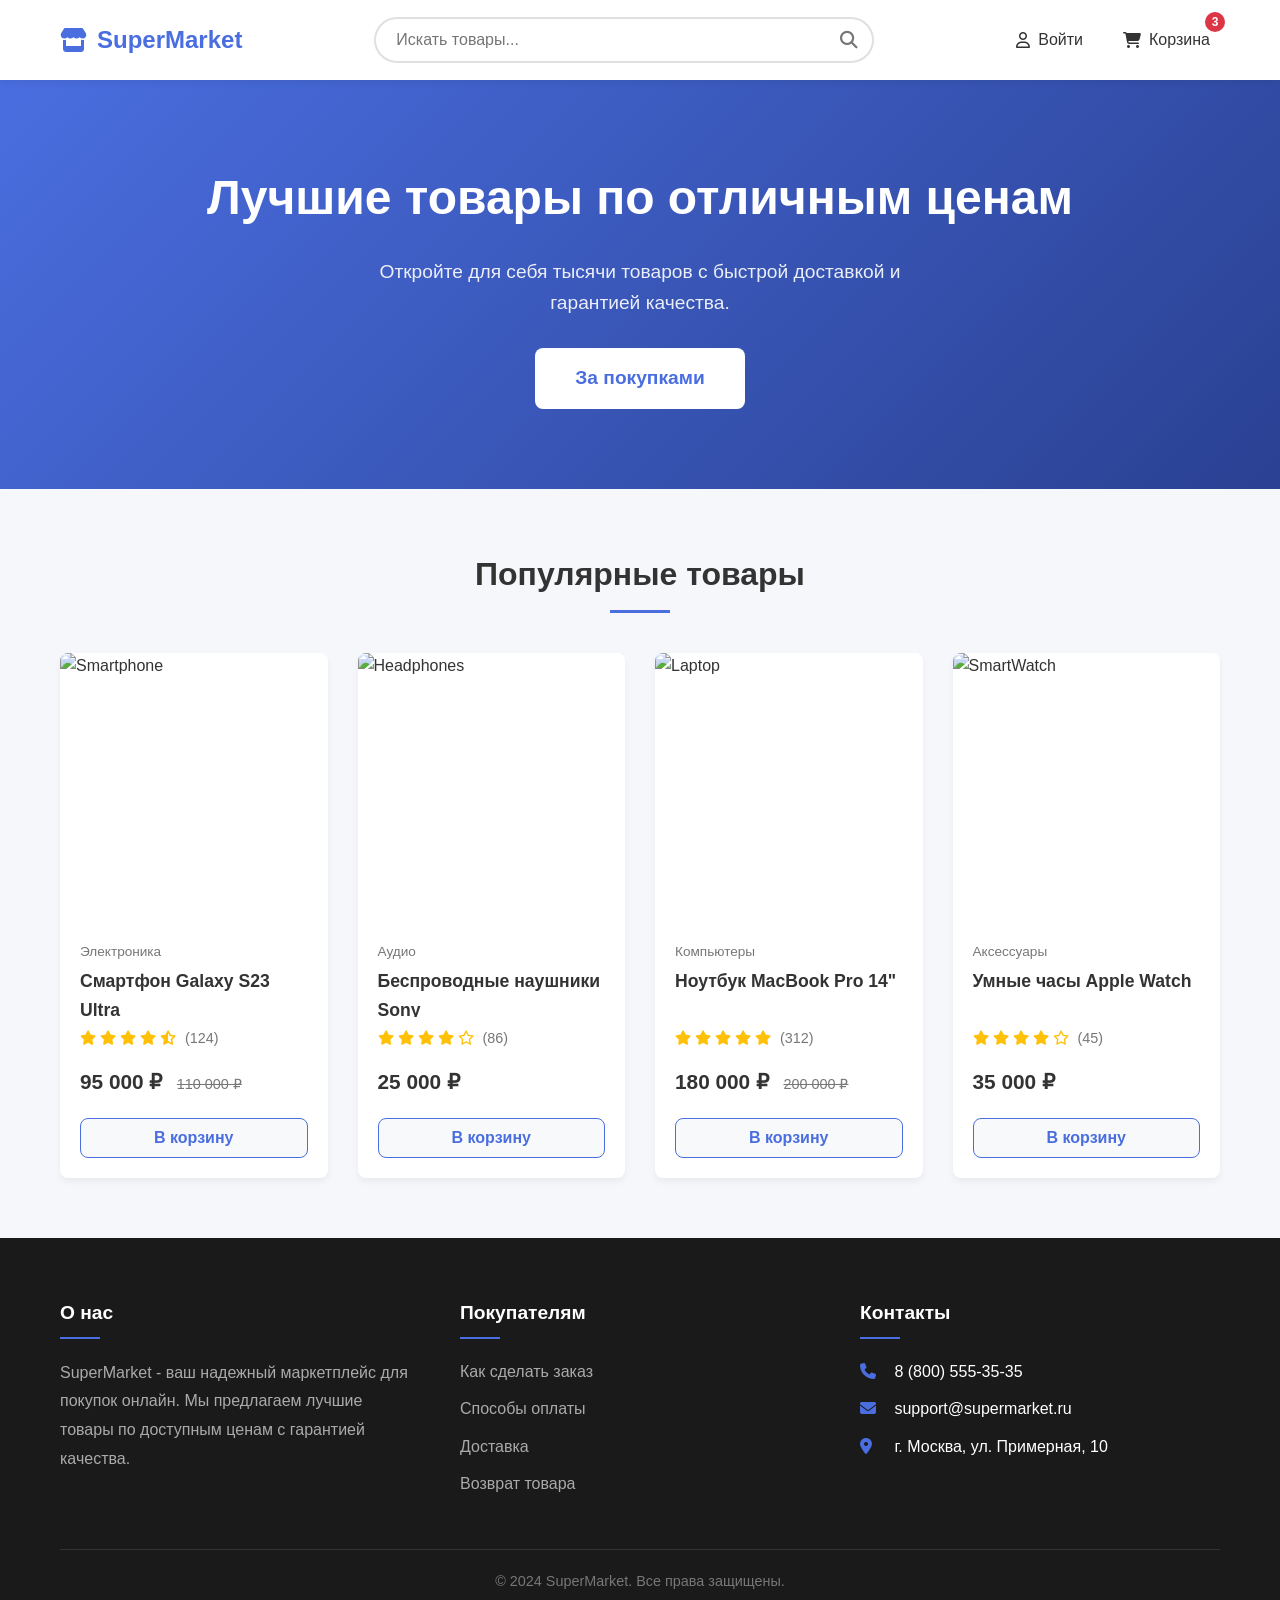
==== index.html @ feb45ae6 "feat: add HTML/CSS marketplace demo - Add index.html for the main marketplace page - Add product.htm" ====
<!DOCTYPE html>
<html lang="ru">
<head>
    <meta charset="UTF-8">
    <meta name="viewport" content="width=device-width, initial-scale=1.0">
    <title>SuperMarket - Главная</title>
    <link rel="stylesheet" href="styles.css">
    <link rel="stylesheet" href="https://cdnjs.cloudflare.com/ajax/libs/font-awesome/6.4.0/css/all.min.css">
</head>
<body>
    <header class="header">
        <div class="container">
            <div class="header-inner">
                <a href="index.html" class="logo">
                    <i class="fa-solid fa-store"></i> SuperMarket
                </a>

                <div class="search-bar">
                    <input type="text" placeholder="Искать товары...">
                    <button type="submit"><i class="fa-solid fa-search"></i></button>
                </div>

                <nav class="nav">
                    <a href="#" class="nav-link"><i class="fa-regular fa-user"></i> Войти</a>
                    <a href="cart.html" class="nav-link cart-link">
                        <i class="fa-solid fa-cart-shopping"></i> Корзина
                        <span class="cart-badge">3</span>
                    </a>
                </nav>
            </div>
        </div>
    </header>

    <main>
        <section class="hero">
            <div class="container">
                <div class="hero-content">
                    <h1>Лучшие товары по отличным ценам</h1>
                    <p>Откройте для себя тысячи товаров с быстрой доставкой и гарантией качества.</p>
                    <a href="#products" class="btn btn-primary">За покупками</a>
                </div>
            </div>
        </section>

        <section id="products" class="featured-products">
            <div class="container">
                <h2 class="section-title">Популярные товары</h2>

                <div class="product-grid">
                    <!-- Product Card 1 -->
                    <div class="product-card">
                        <a href="product.html">
                            <div class="product-image">
                                <img src="https://via.placeholder.com/300x300?text=Smartphone" alt="Smartphone">
                            </div>
                        </a>
                        <div class="product-info">
                            <span class="product-category">Электроника</span>
                            <h3 class="product-title"><a href="product.html">Смартфон Galaxy S23 Ultra</a></h3>
                            <div class="product-rating">
                                <i class="fa-solid fa-star"></i>
                                <i class="fa-solid fa-star"></i>
                                <i class="fa-solid fa-star"></i>
                                <i class="fa-solid fa-star"></i>
                                <i class="fa-solid fa-star-half-stroke"></i>
                                <span>(124)</span>
                            </div>
                            <div class="product-price">
                                <span class="current-price">95 000 ₽</span>
                                <span class="old-price">110 000 ₽</span>
                            </div>
                            <button class="btn btn-add-to-cart">В корзину</button>
                        </div>
                    </div>

                    <!-- Product Card 2 -->
                    <div class="product-card">
                        <a href="product.html">
                            <div class="product-image">
                                <img src="https://via.placeholder.com/300x300?text=Headphones" alt="Headphones">
                            </div>
                        </a>
                        <div class="product-info">
                            <span class="product-category">Аудио</span>
                            <h3 class="product-title"><a href="product.html">Беспроводные наушники Sony</a></h3>
                            <div class="product-rating">
                                <i class="fa-solid fa-star"></i>
                                <i class="fa-solid fa-star"></i>
                                <i class="fa-solid fa-star"></i>
                                <i class="fa-solid fa-star"></i>
                                <i class="fa-regular fa-star"></i>
                                <span>(86)</span>
                            </div>
                            <div class="product-price">
                                <span class="current-price">25 000 ₽</span>
                            </div>
                            <button class="btn btn-add-to-cart">В корзину</button>
                        </div>
                    </div>

                    <!-- Product Card 3 -->
                    <div class="product-card">
                        <a href="product.html">
                            <div class="product-image">
                                <img src="https://via.placeholder.com/300x300?text=Laptop" alt="Laptop">
                            </div>
                        </a>
                        <div class="product-info">
                            <span class="product-category">Компьютеры</span>
                            <h3 class="product-title"><a href="product.html">Ноутбук MacBook Pro 14"</a></h3>
                            <div class="product-rating">
                                <i class="fa-solid fa-star"></i>
                                <i class="fa-solid fa-star"></i>
                                <i class="fa-solid fa-star"></i>
                                <i class="fa-solid fa-star"></i>
                                <i class="fa-solid fa-star"></i>
                                <span>(312)</span>
                            </div>
                            <div class="product-price">
                                <span class="current-price">180 000 ₽</span>
                                <span class="old-price">200 000 ₽</span>
                            </div>
                            <button class="btn btn-add-to-cart">В корзину</button>
                        </div>
                    </div>

                    <!-- Product Card 4 -->
                    <div class="product-card">
                        <a href="product.html">
                            <div class="product-image">
                                <img src="https://via.placeholder.com/300x300?text=SmartWatch" alt="SmartWatch">
                            </div>
                        </a>
                        <div class="product-info">
                            <span class="product-category">Аксессуары</span>
                            <h3 class="product-title"><a href="product.html">Умные часы Apple Watch</a></h3>
                            <div class="product-rating">
                                <i class="fa-solid fa-star"></i>
                                <i class="fa-solid fa-star"></i>
                                <i class="fa-solid fa-star"></i>
                                <i class="fa-solid fa-star"></i>
                                <i class="fa-regular fa-star"></i>
                                <span>(45)</span>
                            </div>
                            <div class="product-price">
                                <span class="current-price">35 000 ₽</span>
                            </div>
                            <button class="btn btn-add-to-cart">В корзину</button>
                        </div>
                    </div>
                </div>
            </div>
        </section>
    </main>

    <footer class="footer">
        <div class="container">
            <div class="footer-grid">
                <div class="footer-col">
                    <h3>О нас</h3>
                    <p>SuperMarket - ваш надежный маркетплейс для покупок онлайн. Мы предлагаем лучшие товары по доступным ценам с гарантией качества.</p>
                </div>
                <div class="footer-col">
                    <h3>Покупателям</h3>
                    <ul>
                        <li><a href="#">Как сделать заказ</a></li>
                        <li><a href="#">Способы оплаты</a></li>
                        <li><a href="#">Доставка</a></li>
                        <li><a href="#">Возврат товара</a></li>
                    </ul>
                </div>
                <div class="footer-col">
                    <h3>Контакты</h3>
                    <ul>
                        <li><i class="fa-solid fa-phone"></i> 8 (800) 555-35-35</li>
                        <li><i class="fa-solid fa-envelope"></i> support@supermarket.ru</li>
                        <li><i class="fa-solid fa-location-dot"></i> г. Москва, ул. Примерная, 10</li>
                    </ul>
                </div>
            </div>
            <div class="footer-bottom">
                <p>&copy; 2024 SuperMarket. Все права защищены.</p>
            </div>
        </div>
    </footer>
</body>
</html>
---- styles.css ----
/* Reset and Base Styles */
* {
    margin: 0;
    padding: 0;
    box-sizing: border-box;
}

:root {
    --primary-color: #4a6ee0;
    --primary-hover: #3655b3;
    --secondary-color: #f8f9fa;
    --text-color: #333333;
    --text-light: #777777;
    --border-color: #e0e0e0;
    --success-color: #28a745;
    --danger-color: #dc3545;
    --bg-color: #f5f7fa;
    --white: #ffffff;
    --border-radius: 8px;
    --transition: all 0.3s ease;
    --shadow: 0 4px 6px rgba(0,0,0,0.05);
    --shadow-hover: 0 10px 15px rgba(0,0,0,0.1);
}

body {
    font-family: 'Segoe UI', Tahoma, Geneva, Verdana, sans-serif;
    color: var(--text-color);
    background-color: var(--bg-color);
    line-height: 1.6;
}

a {
    text-decoration: none;
    color: inherit;
    transition: var(--transition);
}

ul {
    list-style: none;
}

img {
    max-width: 100%;
    height: auto;
    display: block;
}

.container {
    max-width: 1200px;
    margin: 0 auto;
    padding: 0 20px;
}

/* Typography */
h1, h2, h3, h4 {
    color: var(--text-color);
    margin-bottom: 15px;
    font-weight: 600;
}

.text-green {
    color: var(--success-color);
}

/* Buttons */
.btn {
    display: inline-block;
    padding: 10px 20px;
    border-radius: var(--border-radius);
    border: none;
    cursor: pointer;
    font-weight: 600;
    text-align: center;
    transition: var(--transition);
    font-size: 1rem;
}

.btn-primary {
    background-color: var(--primary-color);
    color: var(--white);
}

.btn-primary:hover {
    background-color: var(--primary-hover);
}

.btn-secondary {
    background-color: var(--secondary-color);
    color: var(--text-color);
    border: 1px solid var(--border-color);
}

.btn-secondary:hover {
    background-color: var(--border-color);
}

.btn-large {
    padding: 15px 30px;
    font-size: 1.1rem;
}

.btn-block {
    display: block;
    width: 100%;
}

.btn-icon {
    display: inline-flex;
    align-items: center;
    justify-content: center;
    width: 50px;
    height: 50px;
    border-radius: var(--border-radius);
    background-color: var(--secondary-color);
    color: var(--text-color);
    border: 1px solid var(--border-color);
    font-size: 1.2rem;
}

.btn-icon:hover {
    color: var(--danger-color);
    border-color: var(--danger-color);
    background-color: var(--white);
}

/* Header */
.header {
    background-color: var(--white);
    box-shadow: var(--shadow);
    position: sticky;
    top: 0;
    z-index: 100;
}

.header-inner {
    display: flex;
    align-items: center;
    justify-content: space-between;
    height: 80px;
}

.logo {
    font-size: 1.5rem;
    font-weight: 700;
    color: var(--primary-color);
    display: flex;
    align-items: center;
    gap: 10px;
}

.search-bar {
    display: flex;
    flex: 0 1 500px;
    position: relative;
}

.search-bar input {
    width: 100%;
    padding: 12px 20px;
    padding-right: 50px;
    border: 2px solid var(--border-color);
    border-radius: 25px;
    font-size: 1rem;
    outline: none;
    transition: var(--transition);
}

.search-bar input:focus {
    border-color: var(--primary-color);
}

.search-bar button {
    position: absolute;
    right: 5px;
    top: 50%;
    transform: translateY(-50%);
    background: none;
    border: none;
    width: 40px;
    height: 40px;
    border-radius: 50%;
    cursor: pointer;
    color: var(--text-light);
    font-size: 1.1rem;
    transition: var(--transition);
}

.search-bar button:hover {
    color: var(--primary-color);
    background-color: var(--secondary-color);
}

.nav {
    display: flex;
    align-items: center;
    gap: 20px;
}

.nav-link {
    display: flex;
    align-items: center;
    gap: 8px;
    font-weight: 500;
    color: var(--text-color);
    padding: 10px;
    border-radius: var(--border-radius);
}

.nav-link:hover, .nav-link.active {
    color: var(--primary-color);
    background-color: var(--secondary-color);
}

.cart-link {
    position: relative;
}

.cart-badge {
    position: absolute;
    top: 0;
    right: 0;
    background-color: var(--danger-color);
    color: var(--white);
    font-size: 0.75rem;
    font-weight: bold;
    height: 20px;
    width: 20px;
    display: flex;
    align-items: center;
    justify-content: center;
    border-radius: 50%;
    transform: translate(25%, -25%);
}

/* Hero Section */
.hero {
    background: linear-gradient(135deg, var(--primary-color), #2a4192);
    color: var(--white);
    padding: 80px 0;
    text-align: center;
}

.hero-content h1 {
    color: var(--white);
    font-size: 3rem;
    margin-bottom: 20px;
}

.hero-content p {
    font-size: 1.2rem;
    margin-bottom: 30px;
    opacity: 0.9;
    max-width: 600px;
    margin-left: auto;
    margin-right: auto;
}

.hero .btn {
    background-color: var(--white);
    color: var(--primary-color);
    font-size: 1.2rem;
    padding: 15px 40px;
}

.hero .btn:hover {
    background-color: var(--secondary-color);
    transform: translateY(-2px);
    box-shadow: 0 4px 10px rgba(0,0,0,0.2);
}

/* Featured Products */
.featured-products {
    padding: 60px 0;
}

.section-title {
    text-align: center;
    font-size: 2rem;
    margin-bottom: 40px;
    position: relative;
}

.section-title::after {
    content: '';
    display: block;
    width: 60px;
    height: 3px;
    background-color: var(--primary-color);
    margin: 10px auto 0;
}

.product-grid {
    display: grid;
    grid-template-columns: repeat(auto-fill, minmax(250px, 1fr));
    gap: 30px;
}

.product-card {
    background-color: var(--white);
    border-radius: var(--border-radius);
    overflow: hidden;
    box-shadow: var(--shadow);
    transition: var(--transition);
    display: flex;
    flex-direction: column;
}

.product-card:hover {
    transform: translateY(-5px);
    box-shadow: var(--shadow-hover);
}

.product-image {
    position: relative;
    padding-top: 100%; /* 1:1 Aspect Ratio */
    background-color: var(--white);
    overflow: hidden;
}

.product-image img {
    position: absolute;
    top: 0;
    left: 0;
    width: 100%;
    height: 100%;
    object-fit: cover;
    transition: transform 0.5s ease;
}

.product-card:hover .product-image img {
    transform: scale(1.05);
}

.product-info {
    padding: 20px;
    display: flex;
    flex-direction: column;
    flex-grow: 1;
}

.product-category {
    font-size: 0.85rem;
    color: var(--text-light);
    margin-bottom: 5px;
}

.product-title {
    font-size: 1.1rem;
    margin-bottom: 10px;
    height: 2.8em; /* Roughly 2 lines */
    overflow: hidden;
    display: -webkit-box;
    -webkit-line-clamp: 2;
    -webkit-box-orient: vertical;
}

.product-title a:hover {
    color: var(--primary-color);
}

.product-rating {
    color: #ffc107;
    font-size: 0.9rem;
    margin-bottom: 15px;
}

.product-rating span {
    color: var(--text-light);
    margin-left: 5px;
}

.product-price {
    margin-bottom: 20px;
    margin-top: auto;
}

.current-price {
    font-size: 1.3rem;
    font-weight: 700;
    color: var(--text-color);
}

.old-price {
    font-size: 0.9rem;
    color: var(--text-light);
    text-decoration: line-through;
    margin-left: 10px;
}

.btn-add-to-cart {
    background-color: var(--secondary-color);
    color: var(--primary-color);
    width: 100%;
    border: 1px solid var(--primary-color);
}

.product-card:hover .btn-add-to-cart {
    background-color: var(--primary-color);
    color: var(--white);
}

/* Product Details Page */
.product-page {
    padding: 40px 0;
}

.breadcrumb {
    margin-bottom: 30px;
    font-size: 0.9rem;
    color: var(--text-light);
}

.breadcrumb a {
    color: var(--primary-color);
}

.breadcrumb a:hover {
    text-decoration: underline;
}

.product-details {
    display: grid;
    grid-template-columns: 1fr 1fr;
    gap: 50px;
    background-color: var(--white);
    padding: 40px;
    border-radius: var(--border-radius);
    box-shadow: var(--shadow);
    margin-bottom: 40px;
}

.product-gallery {
    display: flex;
    flex-direction: column;
    gap: 20px;
}

.main-image {
    border-radius: var(--border-radius);
    overflow: hidden;
    border: 1px solid var(--border-color);
}

.thumbnail-list {
    display: flex;
    gap: 15px;
}

.thumbnail-list img {
    width: 80px;
    height: 80px;
    object-fit: cover;
    border-radius: var(--border-radius);
    border: 2px solid transparent;
    cursor: pointer;
    transition: var(--transition);
}

.thumbnail-list img.active, .thumbnail-list img:hover {
    border-color: var(--primary-color);
}

.product-info-detail {
    display: flex;
    flex-direction: column;
}

.product-title-large {
    font-size: 1.8rem;
    margin-bottom: 15px;
    line-height: 1.3;
}

.product-rating-large {
    color: #ffc107;
    font-size: 1.1rem;
    margin-bottom: 25px;
    display: flex;
    align-items: center;
    gap: 5px;
}

.product-rating-large span {
    color: var(--text-light);
    margin-left: 10px;
    font-size: 0.95rem;
}

.reviews-link {
    margin-left: 15px !important;
}

.reviews-link a {
    color: var(--primary-color);
}

.product-price-large {
    display: flex;
    align-items: center;
    gap: 15px;
    margin-bottom: 20px;
}

.product-price-large .current-price {
    font-size: 2.2rem;
}

.product-price-large .old-price {
    font-size: 1.2rem;
}

.discount-badge {
    background-color: var(--danger-color);
    color: var(--white);
    padding: 5px 10px;
    border-radius: 4px;
    font-weight: bold;
    font-size: 0.9rem;
}

.product-stock {
    color: var(--success-color);
    margin-bottom: 30px;
    font-weight: 500;
    display: flex;
    align-items: center;
    gap: 8px;
}

.product-options {
    margin-bottom: 30px;
    border-top: 1px solid var(--border-color);
    border-bottom: 1px solid var(--border-color);
    padding: 20px 0;
}

.option-group {
    margin-bottom: 20px;
}

.option-group:last-child {
    margin-bottom: 0;
}

.option-group label {
    display: block;
    margin-bottom: 10px;
    font-weight: 600;
}

.color-options, .memory-options {
    display: flex;
    gap: 15px;
}

.color-btn {
    width: 35px;
    height: 35px;
    border-radius: 50%;
    border: 2px solid transparent;
    cursor: pointer;
    transition: var(--transition);
    box-shadow: 0 0 0 1px var(--border-color);
}

.color-btn.active, .color-btn:hover {
    box-shadow: 0 0 0 2px var(--white), 0 0 0 4px var(--primary-color);
}

.color-btn.black { background-color: #222; }
.color-btn.cream { background-color: #f5f5dc; }
.color-btn.green { background-color: #2e4a3b; }
.color-btn.lavender { background-color: #d8c3e5; }

.memory-btn {
    padding: 10px 20px;
    border: 1px solid var(--border-color);
    background-color: var(--white);
    border-radius: var(--border-radius);
    cursor: pointer;
    font-weight: 500;
    transition: var(--transition);
}

.memory-btn.active, .memory-btn:hover {
    border-color: var(--primary-color);
    color: var(--primary-color);
    background-color: rgba(74, 110, 224, 0.05);
}

.product-actions {
    display: flex;
    gap: 15px;
    margin-bottom: 30px;
}

.quantity-selector {
    display: flex;
    border: 1px solid var(--border-color);
    border-radius: var(--border-radius);
    overflow: hidden;
    height: 50px;
}

.qty-btn {
    width: 40px;
    background-color: var(--secondary-color);
    border: none;
    cursor: pointer;
    font-size: 1.2rem;
    transition: var(--transition);
}

.qty-btn:hover {
    background-color: var(--border-color);
}

.quantity-selector input {
    width: 50px;
    text-align: center;
    border: none;
    border-left: 1px solid var(--border-color);
    border-right: 1px solid var(--border-color);
    font-size: 1.1rem;
    font-weight: 600;
    -moz-appearance: textfield;
}

.quantity-selector input::-webkit-outer-spin-button,
.quantity-selector input::-webkit-inner-spin-button {
    -webkit-appearance: none;
    margin: 0;
}

.btn-add {
    flex-grow: 1;
    display: flex;
    align-items: center;
    justify-content: center;
    gap: 10px;
}

.delivery-info {
    background-color: var(--secondary-color);
    padding: 20px;
    border-radius: var(--border-radius);
    display: flex;
    flex-direction: column;
    gap: 15px;
}

.delivery-item {
    display: flex;
    gap: 15px;
    align-items: flex-start;
}

.delivery-item i {
    font-size: 1.5rem;
    color: var(--primary-color);
    margin-top: 2px;
}

.delivery-item strong {
    display: block;
    margin-bottom: 5px;
}

.delivery-item p {
    color: var(--text-light);
    font-size: 0.9rem;
    margin: 0;
}

.product-description {
    background-color: var(--white);
    padding: 40px;
    border-radius: var(--border-radius);
    box-shadow: var(--shadow);
}

.product-description h2 {
    font-size: 1.5rem;
    margin-bottom: 20px;
    padding-bottom: 10px;
    border-bottom: 1px solid var(--border-color);
}

.product-description h3 {
    margin-top: 30px;
    margin-bottom: 15px;
    font-size: 1.3rem;
}

.product-description p {
    margin-bottom: 20px;
}

.specs-table {
    width: 100%;
    border-collapse: collapse;
}

.specs-table td {
    padding: 15px;
    border-bottom: 1px solid var(--border-color);
}

.specs-table tr td:first-child {
    width: 30%;
    color: var(--text-light);
    font-weight: 500;
}

/* Cart Page */
.cart-page {
    padding: 40px 0;
}

.page-title {
    font-size: 2rem;
    margin-bottom: 30px;
}

.cart-layout {
    display: grid;
    grid-template-columns: 2fr 1fr;
    gap: 30px;
}

.cart-items {
    background-color: var(--white);
    border-radius: var(--border-radius);
    box-shadow: var(--shadow);
    padding: 20px;
}

.cart-header {
    display: grid;
    grid-template-columns: 3fr 1fr 1fr 1fr auto;
    gap: 15px;
    padding-bottom: 15px;
    border-bottom: 1px solid var(--border-color);
    font-weight: 600;
    color: var(--text-light);
    text-transform: uppercase;
    font-size: 0.85rem;
}

.cart-item {
    display: grid;
    grid-template-columns: 3fr 1fr 1fr 1fr auto;
    gap: 15px;
    align-items: center;
    padding: 20px 0;
    border-bottom: 1px solid var(--border-color);
}

.cart-item:last-child {
    border-bottom: none;
    padding-bottom: 0;
}

.cart-item-product {
    display: flex;
    gap: 20px;
    align-items: center;
}

.cart-item-image {
    width: 80px;
    height: 80px;
    object-fit: cover;
    border-radius: var(--border-radius);
    border: 1px solid var(--border-color);
}

.cart-item-title {
    font-size: 1rem;
    margin-bottom: 5px;
}

.cart-item-title a:hover {
    color: var(--primary-color);
}

.cart-item-variant {
    font-size: 0.85rem;
    color: var(--text-light);
}

.cart-item-price {
    font-weight: 600;
}

.cart-item-quantity .quantity-selector {
    height: 40px;
    width: 110px;
}

.cart-item-quantity .qty-btn {
    width: 30px;
}

.cart-item-total {
    font-size: 1.1rem;
}

.btn-remove {
    background: none;
    border: none;
    color: var(--text-light);
    cursor: pointer;
    font-size: 1.2rem;
    transition: var(--transition);
}

.btn-remove:hover {
    color: var(--danger-color);
}

.cart-summary {
    background-color: var(--white);
    border-radius: var(--border-radius);
    box-shadow: var(--shadow);
    padding: 30px;
    height: fit-content;
}

.cart-summary h3 {
    font-size: 1.3rem;
    margin-bottom: 25px;
    padding-bottom: 15px;
    border-bottom: 1px solid var(--border-color);
}

.summary-row {
    display: flex;
    justify-content: space-between;
    margin-bottom: 15px;
    color: var(--text-color);
}

.promo-code {
    display: flex;
    gap: 10px;
    margin: 25px 0;
    padding: 20px 0;
    border-top: 1px dashed var(--border-color);
    border-bottom: 1px dashed var(--border-color);
}

.promo-code input {
    flex-grow: 1;
    padding: 10px 15px;
    border: 1px solid var(--border-color);
    border-radius: var(--border-radius);
    outline: none;
}

.promo-code input:focus {
    border-color: var(--primary-color);
}

.summary-total {
    display: flex;
    justify-content: space-between;
    font-size: 1.3rem;
    font-weight: 700;
    margin-bottom: 25px;
}

.btn-checkout {
    padding: 15px;
    font-size: 1.1rem;
}

/* Footer */
.footer {
    background-color: #1a1a1a;
    color: var(--white);
    padding: 60px 0 20px;
    margin-top: auto;
}

.footer-grid {
    display: grid;
    grid-template-columns: repeat(auto-fit, minmax(250px, 1fr));
    gap: 40px;
    margin-bottom: 40px;
}

.footer-col h3 {
    color: var(--white);
    font-size: 1.2rem;
    margin-bottom: 20px;
    position: relative;
    padding-bottom: 10px;
}

.footer-col h3::after {
    content: '';
    position: absolute;
    left: 0;
    bottom: 0;
    width: 40px;
    height: 2px;
    background-color: var(--primary-color);
}

.footer-col p {
    color: #aaaaaa;
    line-height: 1.8;
}

.footer-col ul li {
    margin-bottom: 12px;
}

.footer-col ul li a {
    color: #aaaaaa;
    transition: var(--transition);
}

.footer-col ul li a:hover {
    color: var(--white);
    padding-left: 5px;
}

.footer-col ul li i {
    color: var(--primary-color);
    width: 20px;
    margin-right: 10px;
}

.footer-bottom {
    text-align: center;
    padding-top: 20px;
    border-top: 1px solid #333;
    color: #777;
    font-size: 0.9rem;
}

/* Responsive Design */
@media (max-width: 992px) {
    .product-details {
        grid-template-columns: 1fr;
    }

    .cart-layout {
        grid-template-columns: 1fr;
    }
}

@media (max-width: 768px) {
    .header-inner {
        flex-wrap: wrap;
        height: auto;
        padding: 15px 0;
        gap: 15px;
    }

    .search-bar {
        order: 3;
        flex: 1 1 100%;
    }

    .cart-header {
        display: none;
    }

    .cart-item {
        grid-template-columns: 1fr;
        grid-template-areas:
            "product"
            "price"
            "qty"
            "total"
            "action";
        gap: 10px;
        position: relative;
    }

    .cart-item-product { grid-area: product; }
    .cart-item-price { grid-area: price; }
    .cart-item-quantity { grid-area: qty; }
    .cart-item-total { grid-area: total; }

    .cart-item-action {
        position: absolute;
        top: 20px;
        right: 0;
    }
}
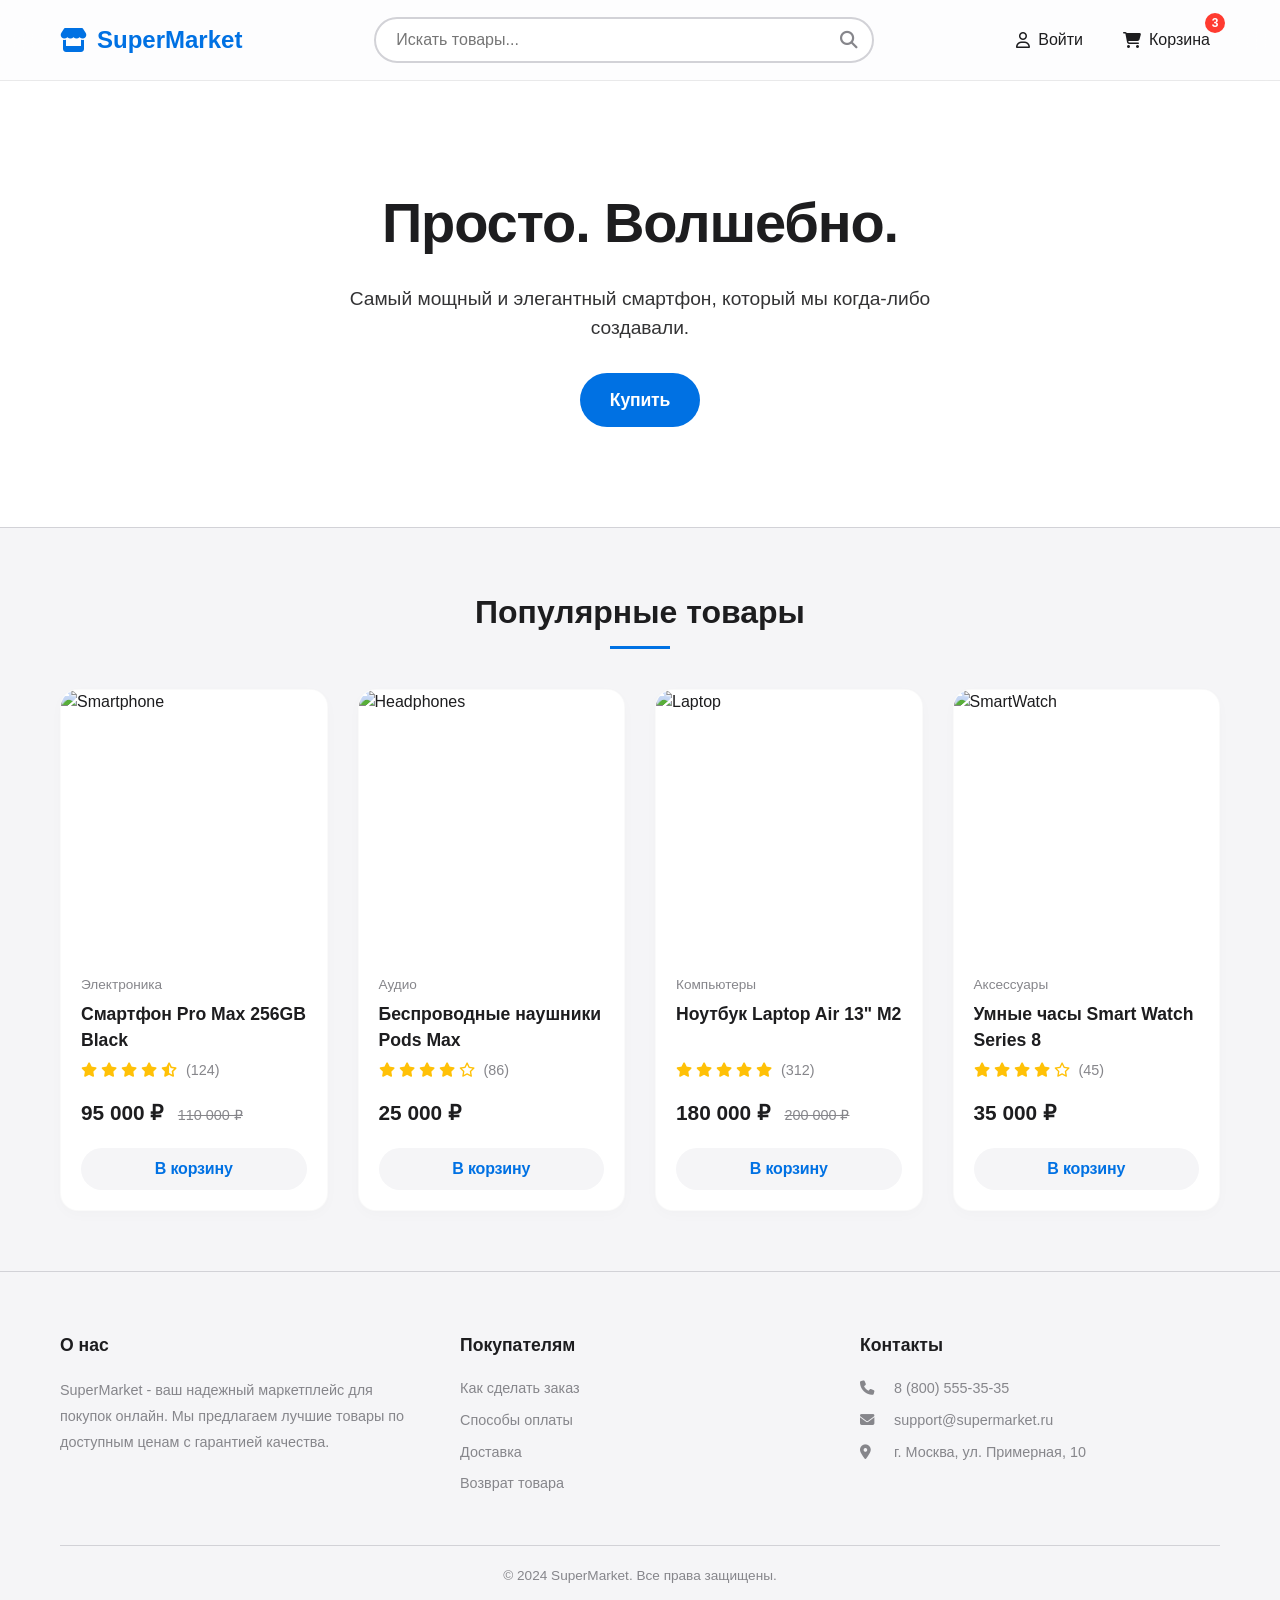
==== commit 12321334: "feat: redesign marketplace to premium Apple/iOS style - Update typography to system fonts (SF Pro) -" ====
--- a/index.html
+++ b/index.html
@@ -35,9 +35,9 @@
         <section class="hero">
             <div class="container">
                 <div class="hero-content">
-                    <h1>Лучшие товары по отличным ценам</h1>
-                    <p>Откройте для себя тысячи товаров с быстрой доставкой и гарантией качества.</p>
-                    <a href="#products" class="btn btn-primary">За покупками</a>
+                    <h1>Просто. Волшебно.</h1>
+                    <p>Самый мощный и элегантный смартфон, который мы когда-либо создавали.</p>
+                    <a href="#products" class="btn btn-primary">Купить</a>
                 </div>
             </div>
         </section>
@@ -51,12 +51,12 @@
                     <div class="product-card">
                         <a href="product.html">
                             <div class="product-image">
-                                <img src="https://via.placeholder.com/300x300?text=Smartphone" alt="Smartphone">
+                                <img src="https://images.unsplash.com/photo-1592750475338-74b7b21085ab?auto=format&fit=crop&q=80&w=400" alt="Smartphone">
                             </div>
                         </a>
                         <div class="product-info">
                             <span class="product-category">Электроника</span>
-                            <h3 class="product-title"><a href="product.html">Смартфон Galaxy S23 Ultra</a></h3>
+                            <h3 class="product-title"><a href="product.html">Смартфон Pro Max 256GB Black</a></h3>
                             <div class="product-rating">
                                 <i class="fa-solid fa-star"></i>
                                 <i class="fa-solid fa-star"></i>
@@ -77,12 +77,12 @@
                     <div class="product-card">
                         <a href="product.html">
                             <div class="product-image">
-                                <img src="https://via.placeholder.com/300x300?text=Headphones" alt="Headphones">
+                                <img src="https://images.unsplash.com/photo-1606220838315-056192d5e927?auto=format&fit=crop&q=80&w=400" alt="Headphones">
                             </div>
                         </a>
                         <div class="product-info">
                             <span class="product-category">Аудио</span>
-                            <h3 class="product-title"><a href="product.html">Беспроводные наушники Sony</a></h3>
+                            <h3 class="product-title"><a href="product.html">Беспроводные наушники Pods Max</a></h3>
                             <div class="product-rating">
                                 <i class="fa-solid fa-star"></i>
                                 <i class="fa-solid fa-star"></i>
@@ -102,12 +102,12 @@
                     <div class="product-card">
                         <a href="product.html">
                             <div class="product-image">
-                                <img src="https://via.placeholder.com/300x300?text=Laptop" alt="Laptop">
+                                <img src="https://images.unsplash.com/photo-1517336714731-489689fd1ca8?auto=format&fit=crop&q=80&w=400" alt="Laptop">
                             </div>
                         </a>
                         <div class="product-info">
                             <span class="product-category">Компьютеры</span>
-                            <h3 class="product-title"><a href="product.html">Ноутбук MacBook Pro 14"</a></h3>
+                            <h3 class="product-title"><a href="product.html">Ноутбук Laptop Air 13" M2</a></h3>
                             <div class="product-rating">
                                 <i class="fa-solid fa-star"></i>
                                 <i class="fa-solid fa-star"></i>
@@ -128,12 +128,12 @@
                     <div class="product-card">
                         <a href="product.html">
                             <div class="product-image">
-                                <img src="https://via.placeholder.com/300x300?text=SmartWatch" alt="SmartWatch">
+                                <img src="https://images.unsplash.com/photo-1434493789847-2f02dc6ca35d?auto=format&fit=crop&q=80&w=400" alt="SmartWatch">
                             </div>
                         </a>
                         <div class="product-info">
                             <span class="product-category">Аксессуары</span>
-                            <h3 class="product-title"><a href="product.html">Умные часы Apple Watch</a></h3>
+                            <h3 class="product-title"><a href="product.html">Умные часы Smart Watch Series 8</a></h3>
                             <div class="product-rating">
                                 <i class="fa-solid fa-star"></i>
                                 <i class="fa-solid fa-star"></i>
--- a/styles.css
+++ b/styles.css
@@ -6,27 +6,29 @@
 }
 
 :root {
-    --primary-color: #4a6ee0;
-    --primary-hover: #3655b3;
-    --secondary-color: #f8f9fa;
-    --text-color: #333333;
-    --text-light: #777777;
-    --border-color: #e0e0e0;
-    --success-color: #28a745;
-    --danger-color: #dc3545;
-    --bg-color: #f5f7fa;
+    --primary-color: #0071e3;
+    --primary-hover: #0077ED;
+    --secondary-color: #f5f5f7;
+    --text-color: #1d1d1f;
+    --text-light: #86868b;
+    --border-color: #d2d2d7;
+    --success-color: #34c759;
+    --danger-color: #ff3b30;
+    --bg-color: #f5f5f7;
     --white: #ffffff;
-    --border-radius: 8px;
-    --transition: all 0.3s ease;
-    --shadow: 0 4px 6px rgba(0,0,0,0.05);
-    --shadow-hover: 0 10px 15px rgba(0,0,0,0.1);
+    --border-radius: 18px;
+    --transition: all 0.3s cubic-bezier(0.25, 0.1, 0.25, 1);
+    --shadow: 0 8px 24px rgba(0,0,0,0.04);
+    --shadow-hover: 0 12px 32px rgba(0,0,0,0.08);
 }
 
 body {
-    font-family: 'Segoe UI', Tahoma, Geneva, Verdana, sans-serif;
+    font-family: -apple-system, BlinkMacSystemFont, "SF Pro Text", "Segoe UI", Roboto, Helvetica, Arial, sans-serif;
     color: var(--text-color);
     background-color: var(--bg-color);
-    line-height: 1.6;
+    line-height: 1.5;
+    -webkit-font-smoothing: antialiased;
+    -moz-osx-font-smoothing: grayscale;
 }
 
 a {
@@ -65,14 +67,15 @@
 /* Buttons */
 .btn {
     display: inline-block;
-    padding: 10px 20px;
-    border-radius: var(--border-radius);
+    padding: 12px 24px;
+    border-radius: 980px; /* Pill shape for primary buttons */
     border: none;
     cursor: pointer;
     font-weight: 600;
     text-align: center;
     transition: var(--transition);
     font-size: 1rem;
+    letter-spacing: -0.01em;
 }
 
 .btn-primary {
@@ -110,7 +113,7 @@
     justify-content: center;
     width: 50px;
     height: 50px;
-    border-radius: var(--border-radius);
+    border-radius: 50%; /* Circle for icon buttons */
     background-color: var(--secondary-color);
     color: var(--text-color);
     border: 1px solid var(--border-color);
@@ -125,8 +128,10 @@
 
 /* Header */
 .header {
-    background-color: var(--white);
-    box-shadow: var(--shadow);
+    background-color: rgba(255, 255, 255, 0.8);
+    backdrop-filter: saturate(180%) blur(20px);
+    -webkit-backdrop-filter: saturate(180%) blur(20px);
+    border-bottom: 1px solid rgba(0,0,0,0.08);
     position: sticky;
     top: 0;
     z-index: 100;
@@ -234,15 +239,18 @@
 
 /* Hero Section */
 .hero {
-    background: linear-gradient(135deg, var(--primary-color), #2a4192);
-    color: var(--white);
-    padding: 80px 0;
+    background: var(--white);
+    color: var(--text-color);
+    padding: 100px 0;
     text-align: center;
+    border-bottom: 1px solid var(--border-color);
 }
 
 .hero-content h1 {
-    color: var(--white);
-    font-size: 3rem;
+    color: var(--text-color);
+    font-size: 3.5rem;
+    font-weight: 700;
+    letter-spacing: -0.02em;
     margin-bottom: 20px;
 }
 
@@ -256,10 +264,10 @@
 }
 
 .hero .btn {
-    background-color: var(--white);
-    color: var(--primary-color);
-    font-size: 1.2rem;
-    padding: 15px 40px;
+    background-color: var(--primary-color);
+    color: var(--white);
+    font-size: 1.1rem;
+    padding: 14px 30px;
 }
 
 .hero .btn:hover {
@@ -299,10 +307,11 @@
     background-color: var(--white);
     border-radius: var(--border-radius);
     overflow: hidden;
-    box-shadow: var(--shadow);
+    box-shadow: 0 4px 14px rgba(0,0,0,0.02);
     transition: var(--transition);
     display: flex;
     flex-direction: column;
+    border: 1px solid rgba(0,0,0,0.02);
 }
 
 .product-card:hover {
@@ -391,7 +400,8 @@
     background-color: var(--secondary-color);
     color: var(--primary-color);
     width: 100%;
-    border: 1px solid var(--primary-color);
+    border: none;
+    border-radius: 980px;
 }
 
 .product-card:hover .btn-add-to-cart {
@@ -877,10 +887,11 @@
 
 /* Footer */
 .footer {
-    background-color: #1a1a1a;
-    color: var(--white);
+    background-color: var(--secondary-color);
+    color: var(--text-light);
     padding: 60px 0 20px;
     margin-top: auto;
+    border-top: 1px solid var(--border-color);
 }
 
 .footer-grid {
@@ -891,44 +902,34 @@
 }
 
 .footer-col h3 {
-    color: var(--white);
-    font-size: 1.2rem;
+    color: var(--text-color);
+    font-size: 1.1rem;
     margin-bottom: 20px;
-    position: relative;
-    padding-bottom: 10px;
-}
-
-.footer-col h3::after {
-    content: '';
-    position: absolute;
-    left: 0;
-    bottom: 0;
-    width: 40px;
-    height: 2px;
-    background-color: var(--primary-color);
+    font-weight: 600;
 }
 
 .footer-col p {
-    color: #aaaaaa;
+    color: var(--text-light);
     line-height: 1.8;
+    font-size: 0.9rem;
 }
 
 .footer-col ul li {
-    margin-bottom: 12px;
+    margin-bottom: 10px;
+    font-size: 0.9rem;
 }
 
 .footer-col ul li a {
-    color: #aaaaaa;
+    color: var(--text-light);
     transition: var(--transition);
 }
 
 .footer-col ul li a:hover {
-    color: var(--white);
-    padding-left: 5px;
+    color: var(--text-color);
 }
 
 .footer-col ul li i {
-    color: var(--primary-color);
+    color: var(--text-light);
     width: 20px;
     margin-right: 10px;
 }
@@ -936,9 +937,9 @@
 .footer-bottom {
     text-align: center;
     padding-top: 20px;
-    border-top: 1px solid #333;
-    color: #777;
-    font-size: 0.9rem;
+    border-top: 1px solid var(--border-color);
+    color: var(--text-light);
+    font-size: 0.85rem;
 }
 
 /* Responsive Design */
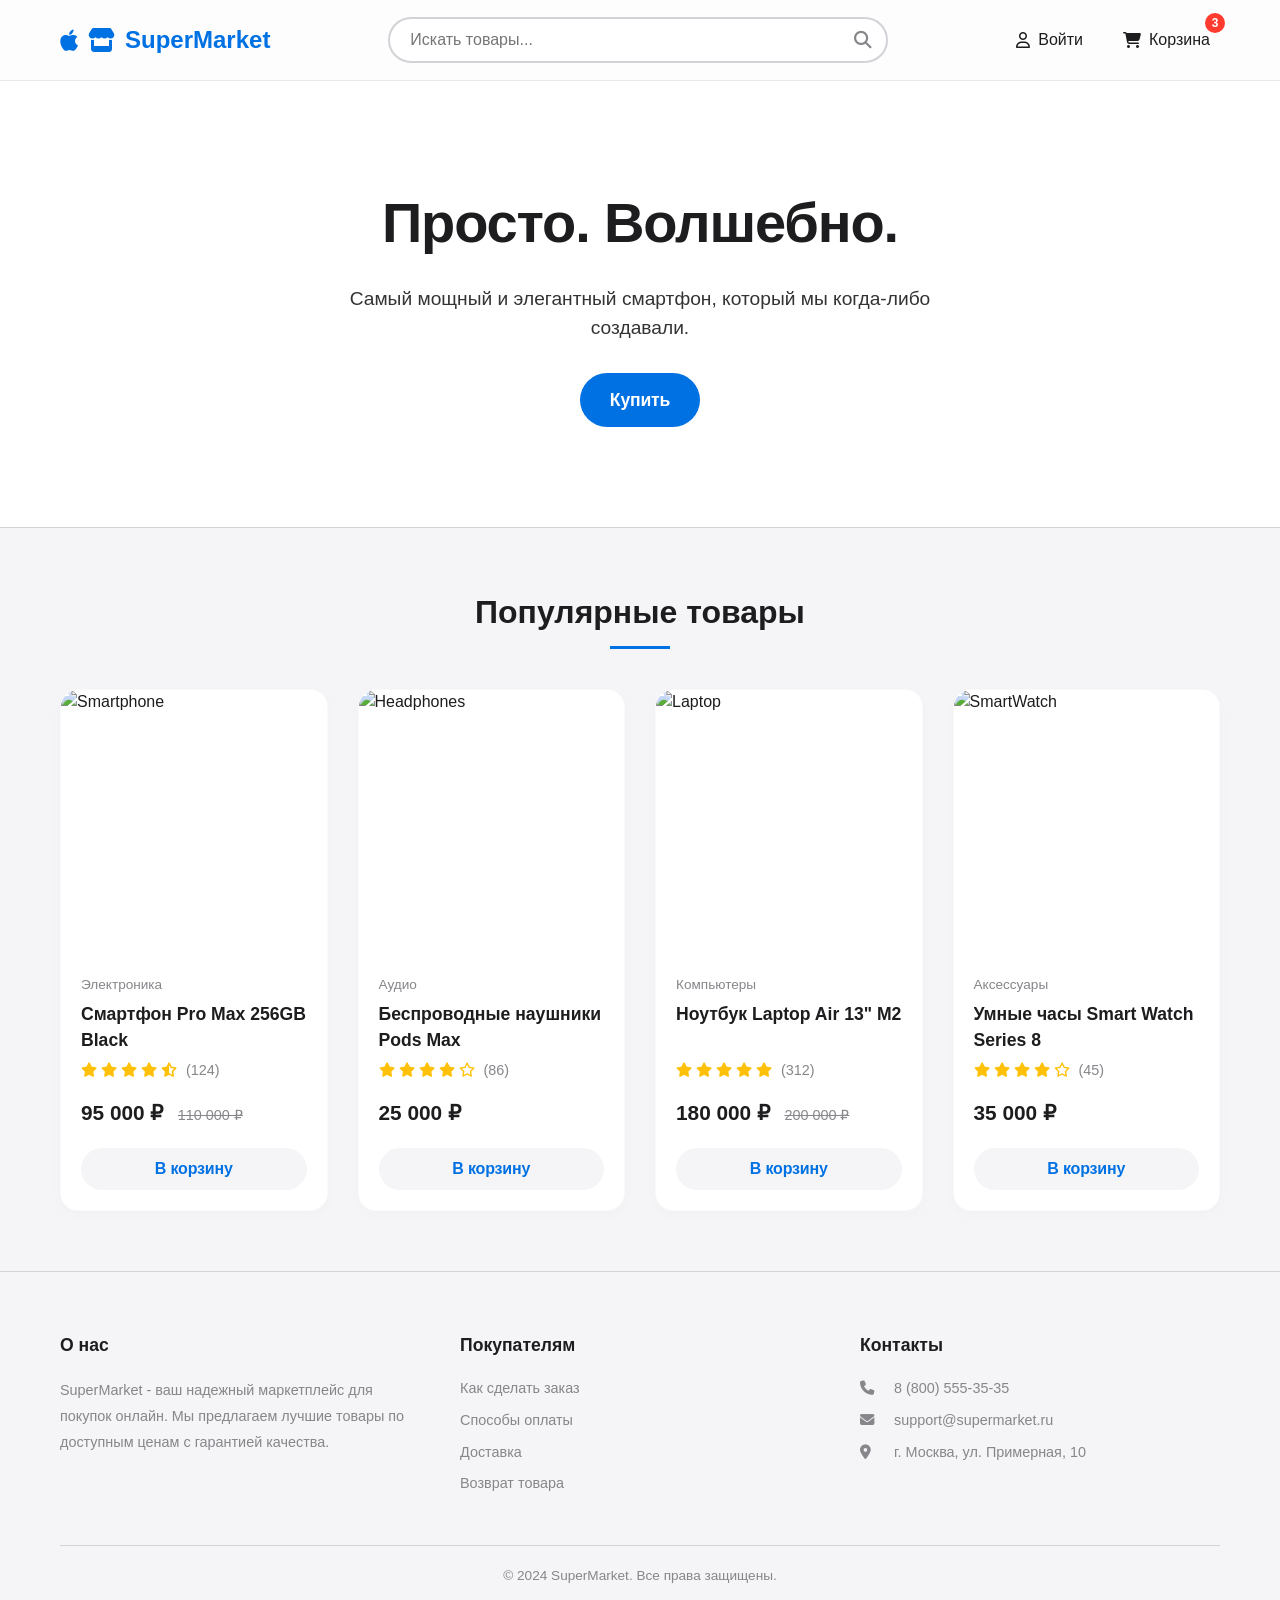
==== commit 9e70435d: "feat: add new pages, animations and CSS-only tabs - Add login.html and checkout.html pages with Appl" ====
--- a/index.html
+++ b/index.html
@@ -11,7 +11,7 @@
     <header class="header">
         <div class="container">
             <div class="header-inner">
-                <a href="index.html" class="logo">
+                <a href="index.html" class="logo"><i class="fa-brands fa-apple"></i>
                     <i class="fa-solid fa-store"></i> SuperMarket
                 </a>
 
@@ -21,7 +21,7 @@
                 </div>
 
                 <nav class="nav">
-                    <a href="#" class="nav-link"><i class="fa-regular fa-user"></i> Войти</a>
+                    <a href="login.html" class="nav-link"><i class="fa-regular fa-user"></i> Войти</a>
                     <a href="cart.html" class="nav-link cart-link">
                         <i class="fa-solid fa-cart-shopping"></i> Корзина
                         <span class="cart-badge">3</span>
@@ -34,7 +34,7 @@
     <main>
         <section class="hero">
             <div class="container">
-                <div class="hero-content">
+                <div class="hero-content slide-up">
                     <h1>Просто. Волшебно.</h1>
                     <p>Самый мощный и элегантный смартфон, который мы когда-либо создавали.</p>
                     <a href="#products" class="btn btn-primary">Купить</a>
--- a/styles.css
+++ b/styles.css
@@ -993,3 +993,396 @@
         right: 0;
     }
 }
+
+/* Animations */
+@keyframes fadeIn {
+    from { opacity: 0; }
+    to { opacity: 1; }
+}
+
+@keyframes slideUp {
+    from {
+        opacity: 0;
+        transform: translateY(20px);
+    }
+    to {
+        opacity: 1;
+        transform: translateY(0);
+    }
+}
+
+.fade-in {
+    animation: fadeIn 0.6s ease-out forwards;
+}
+
+.slide-up {
+    animation: slideUp 0.6s cubic-bezier(0.16, 1, 0.3, 1) forwards;
+}
+
+/* Hover Enhancements */
+.product-card {
+    transition: transform 0.3s cubic-bezier(0.16, 1, 0.3, 1), box-shadow 0.3s cubic-bezier(0.16, 1, 0.3, 1);
+}
+
+.product-card:hover {
+    transform: translateY(-5px);
+    box-shadow: 0 15px 30px rgba(0,0,0,0.08);
+}
+
+.btn {
+    transition: all 0.2s ease-in-out;
+}
+
+.btn:active {
+    transform: scale(0.97);
+}
+
+/* Login Page Specifics */
+.login-page {
+    display: flex;
+    align-items: center;
+    justify-content: center;
+    min-height: calc(100vh - 150px);
+    padding: 40px 20px;
+    background-color: var(--background-color);
+}
+
+.login-container {
+    background-color: var(--white);
+    padding: 50px 40px;
+    border-radius: 20px;
+    box-shadow: 0 20px 40px rgba(0,0,0,0.06);
+    width: 100%;
+    max-width: 450px;
+}
+
+.login-subtitle {
+    color: var(--text-light);
+    margin-bottom: 30px;
+}
+
+.form-group {
+    margin-bottom: 20px;
+}
+
+.form-group label {
+    display: block;
+    margin-bottom: 8px;
+    font-weight: 500;
+    color: var(--text-color);
+}
+
+.form-group input, .form-group textarea {
+    width: 100%;
+    padding: 14px 16px;
+    border: 1px solid var(--border-color);
+    border-radius: 12px;
+    font-family: inherit;
+    font-size: 1rem;
+    transition: all 0.3s ease;
+    background-color: #fcfcfc;
+}
+
+.form-group input:focus, .form-group textarea:focus {
+    outline: none;
+    border-color: var(--primary-color);
+    box-shadow: 0 0 0 4px rgba(0, 113, 227, 0.1);
+    background-color: var(--white);
+}
+
+.form-actions {
+    display: flex;
+    justify-content: space-between;
+    align-items: center;
+    margin-bottom: 25px;
+    font-size: 0.9rem;
+}
+
+.remember-me {
+    display: flex;
+    align-items: center;
+    gap: 8px;
+    cursor: pointer;
+}
+
+.forgot-password {
+    color: var(--primary-color);
+}
+
+.login-divider {
+    text-align: center;
+    margin: 25px 0;
+    position: relative;
+}
+
+.login-divider::before {
+    content: "";
+    position: absolute;
+    top: 50%;
+    left: 0;
+    right: 0;
+    height: 1px;
+    background-color: var(--border-color);
+    z-index: 1;
+}
+
+.login-divider span {
+    background-color: var(--white);
+    padding: 0 15px;
+    color: var(--text-light);
+    font-size: 0.9rem;
+    position: relative;
+    z-index: 2;
+}
+
+.social-login {
+    display: flex;
+    flex-direction: column;
+    gap: 15px;
+}
+
+.social-btn {
+    display: flex;
+    justify-content: center;
+    align-items: center;
+    gap: 10px;
+    font-size: 1rem;
+    padding: 12px;
+}
+
+.register-prompt {
+    margin-top: 30px;
+    color: var(--text-light);
+}
+
+.register-prompt a {
+    color: var(--primary-color);
+    font-weight: 500;
+}
+
+/* Checkout Page */
+.checkout-page {
+    padding: 40px 0;
+}
+
+.checkout-steps {
+    display: flex;
+    align-items: center;
+    gap: 10px;
+    color: var(--text-light);
+    font-size: 0.9rem;
+}
+
+.checkout-steps .active {
+    color: var(--text-color);
+    font-weight: 600;
+}
+
+.checkout-layout {
+    display: grid;
+    grid-template-columns: 2fr 1fr;
+    gap: 30px;
+    margin-top: 30px;
+}
+
+.checkout-card {
+    background-color: var(--white);
+    border-radius: 20px;
+    padding: 30px;
+    margin-bottom: 25px;
+    box-shadow: 0 10px 20px rgba(0,0,0,0.03);
+}
+
+.checkout-card-title {
+    font-size: 1.3rem;
+    margin-bottom: 25px;
+    padding-bottom: 15px;
+    border-bottom: 1px solid var(--border-color);
+}
+
+.form-row {
+    display: flex;
+    gap: 20px;
+}
+
+.form-group.half {
+    flex: 1;
+}
+
+.delivery-methods, .payment-methods {
+    display: flex;
+    flex-direction: column;
+    gap: 15px;
+}
+
+.delivery-method, .payment-method {
+    display: flex;
+    align-items: center;
+    padding: 20px;
+    border: 1px solid var(--border-color);
+    border-radius: 12px;
+    cursor: pointer;
+    transition: all 0.2s ease;
+}
+
+.delivery-method:hover, .payment-method:hover {
+    border-color: #c0c0c0;
+}
+
+.delivery-method input[type="radio"], .payment-method input[type="radio"] {
+    margin-right: 15px;
+    accent-color: var(--primary-color);
+    width: 18px;
+    height: 18px;
+}
+
+.method-info {
+    display: flex;
+    flex-direction: column;
+    gap: 5px;
+}
+
+.payment-method .method-info {
+    flex-direction: row;
+    align-items: center;
+    gap: 10px;
+    font-size: 1.1rem;
+}
+
+.payment-method .method-info i {
+    font-size: 1.5rem;
+}
+
+.method-title {
+    font-weight: 600;
+}
+
+.method-desc {
+    color: var(--text-light);
+    font-size: 0.9rem;
+}
+
+.sticky-summary {
+    position: sticky;
+    top: 90px;
+}
+
+.checkout-mini-cart {
+    margin: 20px 0;
+    display: flex;
+    flex-direction: column;
+    gap: 15px;
+}
+
+.mini-cart-item {
+    display: flex;
+    align-items: center;
+    gap: 15px;
+}
+
+.mini-cart-item img {
+    width: 50px;
+    height: 50px;
+    object-fit: cover;
+    border-radius: 8px;
+    border: 1px solid var(--border-color);
+}
+
+.mini-cart-info {
+    flex: 1;
+}
+
+.mini-cart-info h4 {
+    font-size: 0.9rem;
+    margin: 0 0 5px 0;
+}
+
+.mini-cart-info span {
+    font-size: 0.8rem;
+    color: var(--text-light);
+}
+
+.mini-cart-price {
+    font-weight: 600;
+    font-size: 0.95rem;
+}
+
+.mt-20 { margin-top: 20px; }
+.mt-10 { margin-top: 10px; }
+.pt-20 { padding-top: 20px; }
+.border-top { border-top: 1px solid var(--border-color); }
+.border-none { border: none; }
+.terms-text {
+    font-size: 0.75rem;
+    color: var(--text-light);
+}
+
+@media (max-width: 992px) {
+    .checkout-layout {
+        grid-template-columns: 1fr;
+    }
+
+    .checkout-summary-section {
+        order: -1;
+    }
+}
+
+@media (max-width: 768px) {
+    .form-row {
+        flex-direction: column;
+        gap: 0;
+    }
+}
+
+/* CSS-only Tabs for Product Page */
+.tabs-container {
+    margin-top: 40px;
+    background-color: var(--white);
+    border-radius: var(--border-radius);
+    box-shadow: var(--shadow);
+    overflow: hidden;
+}
+
+.tabs-nav {
+    display: flex;
+    border-bottom: 1px solid var(--border-color);
+    background-color: #fcfcfc;
+}
+
+.tab-label {
+    padding: 20px 30px;
+    cursor: pointer;
+    font-weight: 500;
+    color: var(--text-light);
+    transition: all 0.3s ease;
+    border-bottom: 2px solid transparent;
+}
+
+.tab-label:hover {
+    color: var(--text-color);
+}
+
+.tab-content {
+    display: none;
+    padding: 30px;
+    animation: fadeIn 0.4s ease-out;
+}
+
+/* Tab Logic */
+#tab1:checked ~ .tabs-nav label[for="tab1"],
+#tab2:checked ~ .tabs-nav label[for="tab2"],
+#tab3:checked ~ .tabs-nav label[for="tab3"] {
+    color: var(--primary-color);
+    border-bottom-color: var(--primary-color);
+    background-color: var(--white);
+}
+
+#tab1:checked ~ .tab-content-wrapper #content1,
+#tab2:checked ~ .tab-content-wrapper #content2,
+#tab3:checked ~ .tab-content-wrapper #content3 {
+    display: block;
+}
+
+.tab-radio {
+    display: none;
+}
